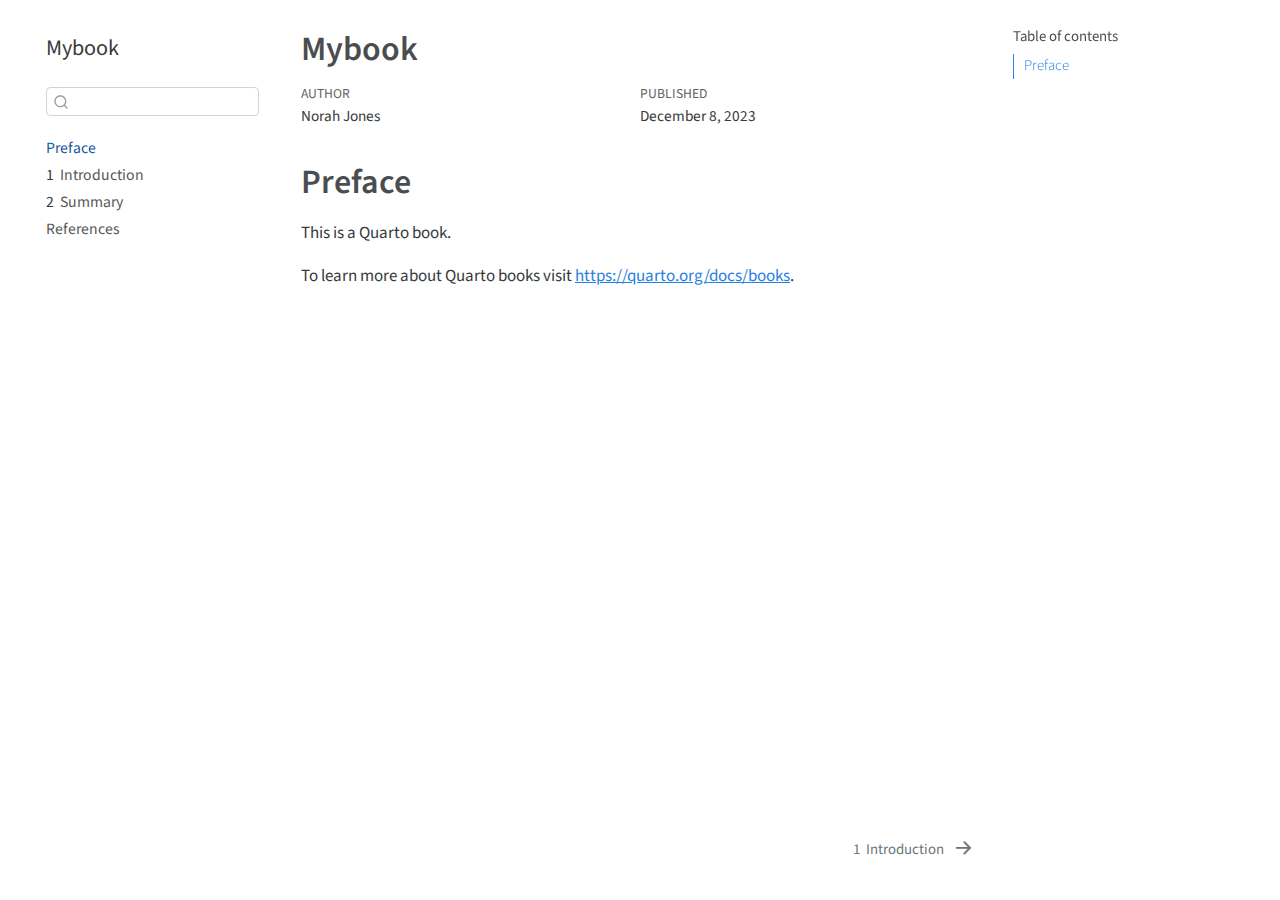
==== index.html @ 329cccb5 "Built site for gh-pages" ====
<!DOCTYPE html>
<html xmlns="http://www.w3.org/1999/xhtml" lang="en" xml:lang="en"><head>

<meta charset="utf-8">
<meta name="generator" content="quarto-1.3.450">

<meta name="viewport" content="width=device-width, initial-scale=1.0, user-scalable=yes">

<meta name="author" content="Norah Jones">
<meta name="dcterms.date" content="2023-12-08">

<title>Mybook</title>
<style>
code{white-space: pre-wrap;}
span.smallcaps{font-variant: small-caps;}
div.columns{display: flex; gap: min(4vw, 1.5em);}
div.column{flex: auto; overflow-x: auto;}
div.hanging-indent{margin-left: 1.5em; text-indent: -1.5em;}
ul.task-list{list-style: none;}
ul.task-list li input[type="checkbox"] {
  width: 0.8em;
  margin: 0 0.8em 0.2em -1em; /* quarto-specific, see https://github.com/quarto-dev/quarto-cli/issues/4556 */ 
  vertical-align: middle;
}
</style>


<script src="site_libs/quarto-nav/quarto-nav.js"></script>
<script src="site_libs/quarto-nav/headroom.min.js"></script>
<script src="site_libs/clipboard/clipboard.min.js"></script>
<script src="site_libs/quarto-search/autocomplete.umd.js"></script>
<script src="site_libs/quarto-search/fuse.min.js"></script>
<script src="site_libs/quarto-search/quarto-search.js"></script>
<meta name="quarto:offset" content="./">
<link href="./intro.html" rel="next">
<script src="site_libs/quarto-html/quarto.js"></script>
<script src="site_libs/quarto-html/popper.min.js"></script>
<script src="site_libs/quarto-html/tippy.umd.min.js"></script>
<script src="site_libs/quarto-html/anchor.min.js"></script>
<link href="site_libs/quarto-html/tippy.css" rel="stylesheet">
<link href="site_libs/quarto-html/quarto-syntax-highlighting.css" rel="stylesheet" id="quarto-text-highlighting-styles">
<script src="site_libs/bootstrap/bootstrap.min.js"></script>
<link href="site_libs/bootstrap/bootstrap-icons.css" rel="stylesheet">
<link href="site_libs/bootstrap/bootstrap.min.css" rel="stylesheet" id="quarto-bootstrap" data-mode="light">
<script id="quarto-search-options" type="application/json">{
  "location": "sidebar",
  "copy-button": false,
  "collapse-after": 3,
  "panel-placement": "start",
  "type": "textbox",
  "limit": 20,
  "language": {
    "search-no-results-text": "No results",
    "search-matching-documents-text": "matching documents",
    "search-copy-link-title": "Copy link to search",
    "search-hide-matches-text": "Hide additional matches",
    "search-more-match-text": "more match in this document",
    "search-more-matches-text": "more matches in this document",
    "search-clear-button-title": "Clear",
    "search-detached-cancel-button-title": "Cancel",
    "search-submit-button-title": "Submit",
    "search-label": "Search"
  }
}</script>


</head>

<body class="nav-sidebar floating">

<div id="quarto-search-results"></div>
  <header id="quarto-header" class="headroom fixed-top">
  <nav class="quarto-secondary-nav">
    <div class="container-fluid d-flex">
      <button type="button" class="quarto-btn-toggle btn" data-bs-toggle="collapse" data-bs-target="#quarto-sidebar,#quarto-sidebar-glass" aria-controls="quarto-sidebar" aria-expanded="false" aria-label="Toggle sidebar navigation" onclick="if (window.quartoToggleHeadroom) { window.quartoToggleHeadroom(); }">
        <i class="bi bi-layout-text-sidebar-reverse"></i>
      </button>
      <nav class="quarto-page-breadcrumbs" aria-label="breadcrumb"><ol class="breadcrumb"><li class="breadcrumb-item"><a href="./index.html">Preface</a></li></ol></nav>
      <a class="flex-grow-1" role="button" data-bs-toggle="collapse" data-bs-target="#quarto-sidebar,#quarto-sidebar-glass" aria-controls="quarto-sidebar" aria-expanded="false" aria-label="Toggle sidebar navigation" onclick="if (window.quartoToggleHeadroom) { window.quartoToggleHeadroom(); }">      
      </a>
      <button type="button" class="btn quarto-search-button" aria-label="" onclick="window.quartoOpenSearch();">
        <i class="bi bi-search"></i>
      </button>
    </div>
  </nav>
</header>
<!-- content -->
<div id="quarto-content" class="quarto-container page-columns page-rows-contents page-layout-article">
<!-- sidebar -->
  <nav id="quarto-sidebar" class="sidebar collapse collapse-horizontal sidebar-navigation floating overflow-auto">
    <div class="pt-lg-2 mt-2 text-left sidebar-header">
    <div class="sidebar-title mb-0 py-0">
      <a href="./">Mybook</a> 
    </div>
      </div>
        <div class="mt-2 flex-shrink-0 align-items-center">
        <div class="sidebar-search">
        <div id="quarto-search" class="" title="Search"></div>
        </div>
        </div>
    <div class="sidebar-menu-container"> 
    <ul class="list-unstyled mt-1">
        <li class="sidebar-item">
  <div class="sidebar-item-container"> 
  <a href="./index.html" class="sidebar-item-text sidebar-link active">
 <span class="menu-text">Preface</span></a>
  </div>
</li>
        <li class="sidebar-item">
  <div class="sidebar-item-container"> 
  <a href="./intro.html" class="sidebar-item-text sidebar-link">
 <span class="menu-text"><span class="chapter-number">1</span>&nbsp; <span class="chapter-title">Introduction</span></span></a>
  </div>
</li>
        <li class="sidebar-item">
  <div class="sidebar-item-container"> 
  <a href="./summary.html" class="sidebar-item-text sidebar-link">
 <span class="menu-text"><span class="chapter-number">2</span>&nbsp; <span class="chapter-title">Summary</span></span></a>
  </div>
</li>
        <li class="sidebar-item">
  <div class="sidebar-item-container"> 
  <a href="./references.html" class="sidebar-item-text sidebar-link">
 <span class="menu-text">References</span></a>
  </div>
</li>
    </ul>
    </div>
</nav>
<div id="quarto-sidebar-glass" data-bs-toggle="collapse" data-bs-target="#quarto-sidebar,#quarto-sidebar-glass"></div>
<!-- margin-sidebar -->
    <div id="quarto-margin-sidebar" class="sidebar margin-sidebar">
        <nav id="TOC" role="doc-toc" class="toc-active">
    <h2 id="toc-title">Table of contents</h2>
   
  <ul>
  <li><a href="#preface" id="toc-preface" class="nav-link active" data-scroll-target="#preface">Preface</a></li>
  </ul>
</nav>
    </div>
<!-- main -->
<main class="content" id="quarto-document-content">

<header id="title-block-header" class="quarto-title-block default">
<div class="quarto-title">
<h1 class="title">Mybook</h1>
</div>



<div class="quarto-title-meta">

    <div>
    <div class="quarto-title-meta-heading">Author</div>
    <div class="quarto-title-meta-contents">
             <p>Norah Jones </p>
          </div>
  </div>
    
    <div>
    <div class="quarto-title-meta-heading">Published</div>
    <div class="quarto-title-meta-contents">
      <p class="date">December 8, 2023</p>
    </div>
  </div>
  
    
  </div>
  

</header>

<section id="preface" class="level1 unnumbered">
<h1 class="unnumbered">Preface</h1>
<p>This is a Quarto book.</p>
<p>To learn more about Quarto books visit <a href="https://quarto.org/docs/books" class="uri">https://quarto.org/docs/books</a>.</p>


</section>

</main> <!-- /main -->
<script id="quarto-html-after-body" type="application/javascript">
window.document.addEventListener("DOMContentLoaded", function (event) {
  const toggleBodyColorMode = (bsSheetEl) => {
    const mode = bsSheetEl.getAttribute("data-mode");
    const bodyEl = window.document.querySelector("body");
    if (mode === "dark") {
      bodyEl.classList.add("quarto-dark");
      bodyEl.classList.remove("quarto-light");
    } else {
      bodyEl.classList.add("quarto-light");
      bodyEl.classList.remove("quarto-dark");
    }
  }
  const toggleBodyColorPrimary = () => {
    const bsSheetEl = window.document.querySelector("link#quarto-bootstrap");
    if (bsSheetEl) {
      toggleBodyColorMode(bsSheetEl);
    }
  }
  toggleBodyColorPrimary();  
  const icon = "";
  const anchorJS = new window.AnchorJS();
  anchorJS.options = {
    placement: 'right',
    icon: icon
  };
  anchorJS.add('.anchored');
  const isCodeAnnotation = (el) => {
    for (const clz of el.classList) {
      if (clz.startsWith('code-annotation-')) {                     
        return true;
      }
    }
    return false;
  }
  const clipboard = new window.ClipboardJS('.code-copy-button', {
    text: function(trigger) {
      const codeEl = trigger.previousElementSibling.cloneNode(true);
      for (const childEl of codeEl.children) {
        if (isCodeAnnotation(childEl)) {
          childEl.remove();
        }
      }
      return codeEl.innerText;
    }
  });
  clipboard.on('success', function(e) {
    // button target
    const button = e.trigger;
    // don't keep focus
    button.blur();
    // flash "checked"
    button.classList.add('code-copy-button-checked');
    var currentTitle = button.getAttribute("title");
    button.setAttribute("title", "Copied!");
    let tooltip;
    if (window.bootstrap) {
      button.setAttribute("data-bs-toggle", "tooltip");
      button.setAttribute("data-bs-placement", "left");
      button.setAttribute("data-bs-title", "Copied!");
      tooltip = new bootstrap.Tooltip(button, 
        { trigger: "manual", 
          customClass: "code-copy-button-tooltip",
          offset: [0, -8]});
      tooltip.show();    
    }
    setTimeout(function() {
      if (tooltip) {
        tooltip.hide();
        button.removeAttribute("data-bs-title");
        button.removeAttribute("data-bs-toggle");
        button.removeAttribute("data-bs-placement");
      }
      button.setAttribute("title", currentTitle);
      button.classList.remove('code-copy-button-checked');
    }, 1000);
    // clear code selection
    e.clearSelection();
  });
  function tippyHover(el, contentFn) {
    const config = {
      allowHTML: true,
      content: contentFn,
      maxWidth: 500,
      delay: 100,
      arrow: false,
      appendTo: function(el) {
          return el.parentElement;
      },
      interactive: true,
      interactiveBorder: 10,
      theme: 'quarto',
      placement: 'bottom-start'
    };
    window.tippy(el, config); 
  }
  const noterefs = window.document.querySelectorAll('a[role="doc-noteref"]');
  for (var i=0; i<noterefs.length; i++) {
    const ref = noterefs[i];
    tippyHover(ref, function() {
      // use id or data attribute instead here
      let href = ref.getAttribute('data-footnote-href') || ref.getAttribute('href');
      try { href = new URL(href).hash; } catch {}
      const id = href.replace(/^#\/?/, "");
      const note = window.document.getElementById(id);
      return note.innerHTML;
    });
  }
      let selectedAnnoteEl;
      const selectorForAnnotation = ( cell, annotation) => {
        let cellAttr = 'data-code-cell="' + cell + '"';
        let lineAttr = 'data-code-annotation="' +  annotation + '"';
        const selector = 'span[' + cellAttr + '][' + lineAttr + ']';
        return selector;
      }
      const selectCodeLines = (annoteEl) => {
        const doc = window.document;
        const targetCell = annoteEl.getAttribute("data-target-cell");
        const targetAnnotation = annoteEl.getAttribute("data-target-annotation");
        const annoteSpan = window.document.querySelector(selectorForAnnotation(targetCell, targetAnnotation));
        const lines = annoteSpan.getAttribute("data-code-lines").split(",");
        const lineIds = lines.map((line) => {
          return targetCell + "-" + line;
        })
        let top = null;
        let height = null;
        let parent = null;
        if (lineIds.length > 0) {
            //compute the position of the single el (top and bottom and make a div)
            const el = window.document.getElementById(lineIds[0]);
            top = el.offsetTop;
            height = el.offsetHeight;
            parent = el.parentElement.parentElement;
          if (lineIds.length > 1) {
            const lastEl = window.document.getElementById(lineIds[lineIds.length - 1]);
            const bottom = lastEl.offsetTop + lastEl.offsetHeight;
            height = bottom - top;
          }
          if (top !== null && height !== null && parent !== null) {
            // cook up a div (if necessary) and position it 
            let div = window.document.getElementById("code-annotation-line-highlight");
            if (div === null) {
              div = window.document.createElement("div");
              div.setAttribute("id", "code-annotation-line-highlight");
              div.style.position = 'absolute';
              parent.appendChild(div);
            }
            div.style.top = top - 2 + "px";
            div.style.height = height + 4 + "px";
            let gutterDiv = window.document.getElementById("code-annotation-line-highlight-gutter");
            if (gutterDiv === null) {
              gutterDiv = window.document.createElement("div");
              gutterDiv.setAttribute("id", "code-annotation-line-highlight-gutter");
              gutterDiv.style.position = 'absolute';
              const codeCell = window.document.getElementById(targetCell);
              const gutter = codeCell.querySelector('.code-annotation-gutter');
              gutter.appendChild(gutterDiv);
            }
            gutterDiv.style.top = top - 2 + "px";
            gutterDiv.style.height = height + 4 + "px";
          }
          selectedAnnoteEl = annoteEl;
        }
      };
      const unselectCodeLines = () => {
        const elementsIds = ["code-annotation-line-highlight", "code-annotation-line-highlight-gutter"];
        elementsIds.forEach((elId) => {
          const div = window.document.getElementById(elId);
          if (div) {
            div.remove();
          }
        });
        selectedAnnoteEl = undefined;
      };
      // Attach click handler to the DT
      const annoteDls = window.document.querySelectorAll('dt[data-target-cell]');
      for (const annoteDlNode of annoteDls) {
        annoteDlNode.addEventListener('click', (event) => {
          const clickedEl = event.target;
          if (clickedEl !== selectedAnnoteEl) {
            unselectCodeLines();
            const activeEl = window.document.querySelector('dt[data-target-cell].code-annotation-active');
            if (activeEl) {
              activeEl.classList.remove('code-annotation-active');
            }
            selectCodeLines(clickedEl);
            clickedEl.classList.add('code-annotation-active');
          } else {
            // Unselect the line
            unselectCodeLines();
            clickedEl.classList.remove('code-annotation-active');
          }
        });
      }
  const findCites = (el) => {
    const parentEl = el.parentElement;
    if (parentEl) {
      const cites = parentEl.dataset.cites;
      if (cites) {
        return {
          el,
          cites: cites.split(' ')
        };
      } else {
        return findCites(el.parentElement)
      }
    } else {
      return undefined;
    }
  };
  var bibliorefs = window.document.querySelectorAll('a[role="doc-biblioref"]');
  for (var i=0; i<bibliorefs.length; i++) {
    const ref = bibliorefs[i];
    const citeInfo = findCites(ref);
    if (citeInfo) {
      tippyHover(citeInfo.el, function() {
        var popup = window.document.createElement('div');
        citeInfo.cites.forEach(function(cite) {
          var citeDiv = window.document.createElement('div');
          citeDiv.classList.add('hanging-indent');
          citeDiv.classList.add('csl-entry');
          var biblioDiv = window.document.getElementById('ref-' + cite);
          if (biblioDiv) {
            citeDiv.innerHTML = biblioDiv.innerHTML;
          }
          popup.appendChild(citeDiv);
        });
        return popup.innerHTML;
      });
    }
  }
});
</script>
<nav class="page-navigation">
  <div class="nav-page nav-page-previous">
  </div>
  <div class="nav-page nav-page-next">
      <a href="./intro.html" class="pagination-link">
        <span class="nav-page-text"><span class="chapter-number">1</span>&nbsp; <span class="chapter-title">Introduction</span></span> <i class="bi bi-arrow-right-short"></i>
      </a>
  </div>
</nav>
</div> <!-- /content -->



</body></html>
---- site_libs/quarto-html/tippy.css ----
.tippy-box[data-animation=fade][data-state=hidden]{opacity:0}[data-tippy-root]{max-width:calc(100vw - 10px)}.tippy-box{position:relative;background-color:#333;color:#fff;border-radius:4px;font-size:14px;line-height:1.4;white-space:normal;outline:0;transition-property:transform,visibility,opacity}.tippy-box[data-placement^=top]>.tippy-arrow{bottom:0}.tippy-box[data-placement^=top]>.tippy-arrow:before{bottom:-7px;left:0;border-width:8px 8px 0;border-top-color:initial;transform-origin:center top}.tippy-box[data-placement^=bottom]>.tippy-arrow{top:0}.tippy-box[data-placement^=bottom]>.tippy-arrow:before{top:-7px;left:0;border-width:0 8px 8px;border-bottom-color:initial;transform-origin:center bottom}.tippy-box[data-placement^=left]>.tippy-arrow{right:0}.tippy-box[data-placement^=left]>.tippy-arrow:before{border-width:8px 0 8px 8px;border-left-color:initial;right:-7px;transform-origin:center left}.tippy-box[data-placement^=right]>.tippy-arrow{left:0}.tippy-box[data-placement^=right]>.tippy-arrow:before{left:-7px;border-width:8px 8px 8px 0;border-right-color:initial;transform-origin:center right}.tippy-box[data-inertia][data-state=visible]{transition-timing-function:cubic-bezier(.54,1.5,.38,1.11)}.tippy-arrow{width:16px;height:16px;color:#333}.tippy-arrow:before{content:"";position:absolute;border-color:transparent;border-style:solid}.tippy-content{position:relative;padding:5px 9px;z-index:1}
---- site_libs/quarto-html/quarto-syntax-highlighting.css ----
/* quarto syntax highlight colors */
:root {
  --quarto-hl-ot-color: #003B4F;
  --quarto-hl-at-color: #657422;
  --quarto-hl-ss-color: #20794D;
  --quarto-hl-an-color: #5E5E5E;
  --quarto-hl-fu-color: #4758AB;
  --quarto-hl-st-color: #20794D;
  --quarto-hl-cf-color: #003B4F;
  --quarto-hl-op-color: #5E5E5E;
  --quarto-hl-er-color: #AD0000;
  --quarto-hl-bn-color: #AD0000;
  --quarto-hl-al-color: #AD0000;
  --quarto-hl-va-color: #111111;
  --quarto-hl-bu-color: inherit;
  --quarto-hl-ex-color: inherit;
  --quarto-hl-pp-color: #AD0000;
  --quarto-hl-in-color: #5E5E5E;
  --quarto-hl-vs-color: #20794D;
  --quarto-hl-wa-color: #5E5E5E;
  --quarto-hl-do-color: #5E5E5E;
  --quarto-hl-im-color: #00769E;
  --quarto-hl-ch-color: #20794D;
  --quarto-hl-dt-color: #AD0000;
  --quarto-hl-fl-color: #AD0000;
  --quarto-hl-co-color: #5E5E5E;
  --quarto-hl-cv-color: #5E5E5E;
  --quarto-hl-cn-color: #8f5902;
  --quarto-hl-sc-color: #5E5E5E;
  --quarto-hl-dv-color: #AD0000;
  --quarto-hl-kw-color: #003B4F;
}

/* other quarto variables */
:root {
  --quarto-font-monospace: SFMono-Regular, Menlo, Monaco, Consolas, "Liberation Mono", "Courier New", monospace;
}

pre > code.sourceCode > span {
  color: #003B4F;
}

code span {
  color: #003B4F;
}

code.sourceCode > span {
  color: #003B4F;
}

div.sourceCode,
div.sourceCode pre.sourceCode {
  color: #003B4F;
}

code span.ot {
  color: #003B4F;
  font-style: inherit;
}

code span.at {
  color: #657422;
  font-style: inherit;
}

code span.ss {
  color: #20794D;
  font-style: inherit;
}

code span.an {
  color: #5E5E5E;
  font-style: inherit;
}

code span.fu {
  color: #4758AB;
  font-style: inherit;
}

code span.st {
  color: #20794D;
  font-style: inherit;
}

code span.cf {
  color: #003B4F;
  font-style: inherit;
}

code span.op {
  color: #5E5E5E;
  font-style: inherit;
}

code span.er {
  color: #AD0000;
  font-style: inherit;
}

code span.bn {
  color: #AD0000;
  font-style: inherit;
}

code span.al {
  color: #AD0000;
  font-style: inherit;
}

code span.va {
  color: #111111;
  font-style: inherit;
}

code span.bu {
  font-style: inherit;
}

code span.ex {
  font-style: inherit;
}

code span.pp {
  color: #AD0000;
  font-style: inherit;
}

code span.in {
  color: #5E5E5E;
  font-style: inherit;
}

code span.vs {
  color: #20794D;
  font-style: inherit;
}

code span.wa {
  color: #5E5E5E;
  font-style: italic;
}

code span.do {
  color: #5E5E5E;
  font-style: italic;
}

code span.im {
  color: #00769E;
  font-style: inherit;
}

code span.ch {
  color: #20794D;
  font-style: inherit;
}

code span.dt {
  color: #AD0000;
  font-style: inherit;
}

code span.fl {
  color: #AD0000;
  font-style: inherit;
}

code span.co {
  color: #5E5E5E;
  font-style: inherit;
}

code span.cv {
  color: #5E5E5E;
  font-style: italic;
}

code span.cn {
  color: #8f5902;
  font-style: inherit;
}

code span.sc {
  color: #5E5E5E;
  font-style: inherit;
}

code span.dv {
  color: #AD0000;
  font-style: inherit;
}

code span.kw {
  color: #003B4F;
  font-style: inherit;
}

.prevent-inlining {
  content: "</";
}

/*# sourceMappingURL=debc5d5d77c3f9108843748ff7464032.css.map */
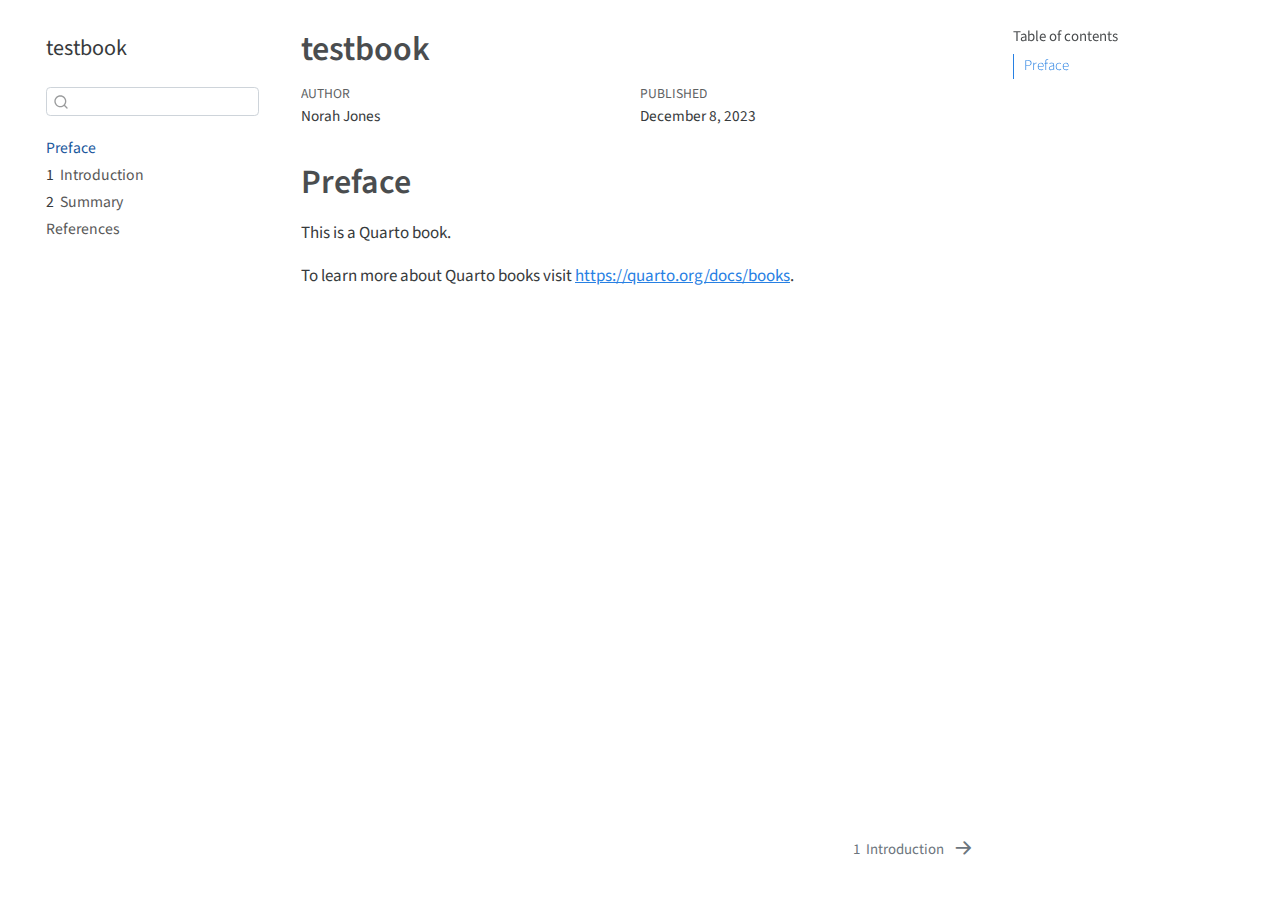
==== commit e7c9abc0: "Built site for gh-pages" ====
--- a/index.html
+++ b/index.html
@@ -9,7 +9,7 @@
 <meta name="author" content="Norah Jones">
 <meta name="dcterms.date" content="2023-12-08">
 
-<title>Mybook</title>
+<title>testbook</title>
 <style>
 code{white-space: pre-wrap;}
 span.smallcaps{font-variant: small-caps;}
@@ -90,7 +90,7 @@
   <nav id="quarto-sidebar" class="sidebar collapse collapse-horizontal sidebar-navigation floating overflow-auto">
     <div class="pt-lg-2 mt-2 text-left sidebar-header">
     <div class="sidebar-title mb-0 py-0">
-      <a href="./">Mybook</a> 
+      <a href="./">testbook</a> 
     </div>
       </div>
         <div class="mt-2 flex-shrink-0 align-items-center">
@@ -143,7 +143,7 @@
 
 <header id="title-block-header" class="quarto-title-block default">
 <div class="quarto-title">
-<h1 class="title">Mybook</h1>
+<h1 class="title">testbook</h1>
 </div>
 
 
